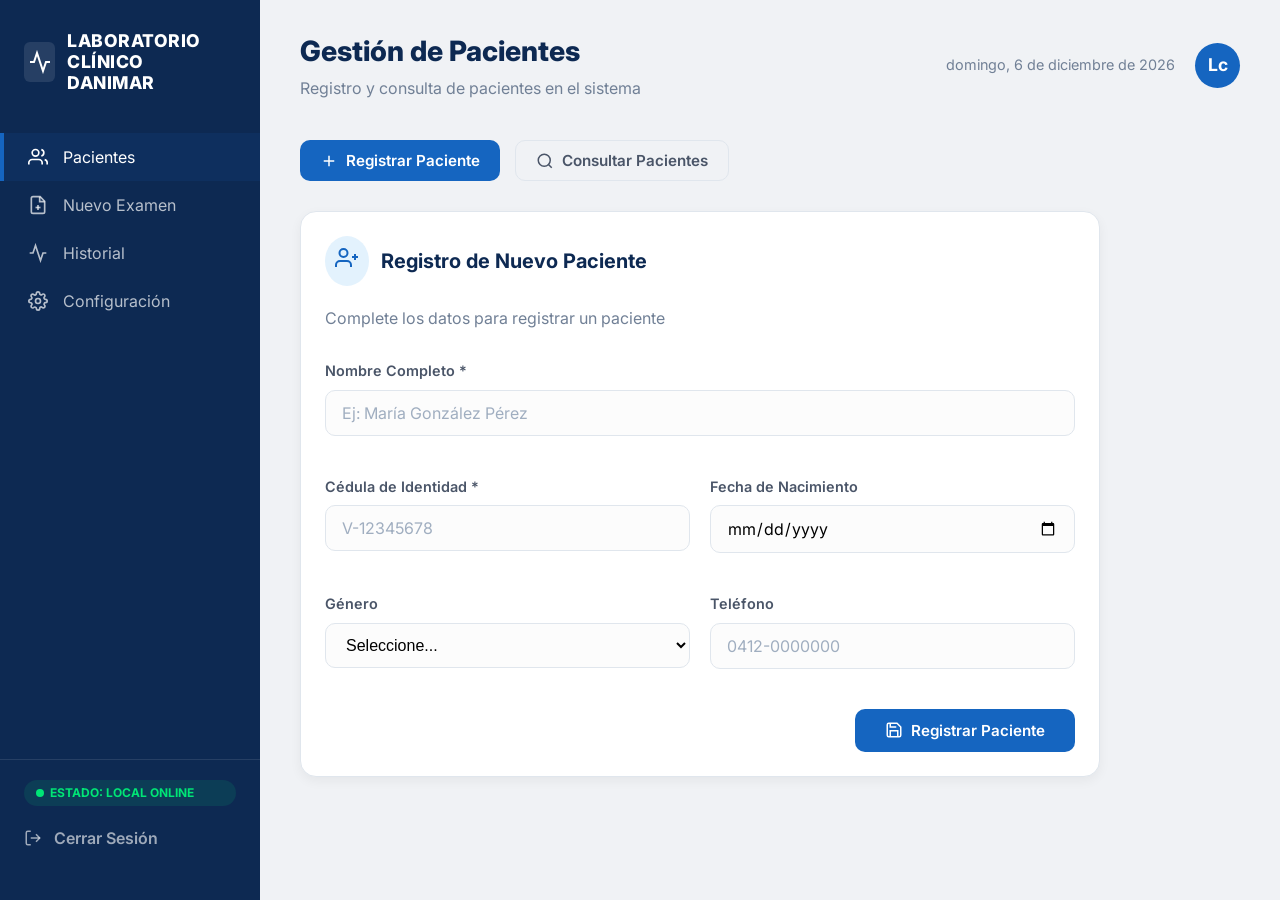
==== frontend/pages/dashboard.html @ ef77a87d "first commit" ====
<!DOCTYPE html>
<html lang="es">
<head>
    <meta charset="UTF-8">
    <meta name="viewport" content="width=device-width, initial-scale=1.0">
    <title>Pacientes - Laboratorio Clínico DANIMAR</title>
    <link rel="stylesheet" href="../assets/css/variables.css">
    <link rel="stylesheet" href="../assets/css/components.css">
    <link rel="stylesheet" href="../assets/css/main.css">
    <link href="https://fonts.googleapis.com/css2?family=Inter:wght@400;600;700;800&display=swap" rel="stylesheet">
</head>
<body>
    <div class="app-container">
        <!-- Sidebar -->
        <aside class="sidebar">
            <div class="sidebar-brand">
                <div class="brand-icon">
                    <svg width="24" height="24" viewBox="0 0 24 24" fill="none" stroke="white" stroke-width="2">
                        <path d="M22 12h-4l-3 9L9 3l-3 9H2"/>
                    </svg>
                </div>
                <div class="brand-name">
                    LABORATORIO CLÍNICO<br>DANIMAR
                </div>
            </div>
            
            <nav class="sidebar-nav">
                <a href="dashboard.html" class="nav-item active">
                    <svg width="20" height="20" viewBox="0 0 24 24" fill="none" stroke="currentColor" stroke-width="2">
                        <path d="M17 21v-2a4 4 0 0 0-4-4H5a4 4 0 0 0-4 4v2"></path>
                        <circle cx="9" cy="7" r="4"></circle>
                        <path d="M23 21v-2a4 4 0 0 0-3-3.87"></path>
                        <path d="M16 3.13a4 4 0 0 1 0 7.75"></path>
                    </svg>
                    <span>Pacientes</span>
                </a>
                <a href="nuevo-examen.html" class="nav-item">
                    <svg width="20" height="20" viewBox="0 0 24 24" fill="none" stroke="currentColor" stroke-width="2">
                        <path d="M14.5 2H6a2 2 0 0 0-2 2v16a2 2 0 0 0 2 2h12a2 2 0 0 0 2-2V7.5L14.5 2z"></path>
                        <polyline points="14 2 14 8 20 8"></polyline>
                        <line x1="12" y1="18" x2="12" y2="12"></line>
                        <line x1="9" y1="15" x2="15" y2="15"></line>
                    </svg>
                    <span>Nuevo Examen</span>
                </a>
                <a href="historial.html" class="nav-item">
                    <svg width="20" height="20" viewBox="0 0 24 24" fill="none" stroke="currentColor" stroke-width="2">
                        <polyline points="22 12 18 12 15 21 9 3 6 12 2 12"></polyline>
                    </svg>
                    <span>Historial</span>
                </a>
                <a href="#" class="nav-item">
                    <svg width="20" height="20" viewBox="0 0 24 24" fill="none" stroke="currentColor" stroke-width="2">
                        <circle cx="12" cy="12" r="3"></circle>
                        <path d="M19.4 15a1.65 1.65 0 0 0 .33 1.82l.06.06a2 2 0 0 1 0 2.83 2 2 0 0 1-2.83 0l-.06-.06a1.65 1.65 0 0 0-1.82-.33 1.65 1.65 0 0 0-1 1.51V21a2 2 0 0 1-2 2 2 2 0 0 1-2-2v-.09A1.65 1.65 0 0 0 9 19.4a1.65 1.65 0 0 0-1.82.33l-.06.06a2 2 0 0 1-2.83 0 2 2 0 0 1 0-2.83l.06-.06a1.65 1.65 0 0 0 .33-1.82 1.65 1.65 0 0 0-1.51-1H3a2 2 0 0 1-2-2 2 2 0 0 1 2-2h.09A1.65 1.65 0 0 0 4.6 9a1.65 1.65 0 0 0-.33-1.82l-.06-.06a2 2 0 0 1 0-2.83 2 2 0 0 1 2.83 0l.06.06a1.65 1.65 0 0 0 1.82.33H9a1.65 1.65 0 0 0 1-1.51V3a2 2 0 0 1 2-2 2 2 0 0 1 2 2v.09a1.65 1.65 0 0 0 1 1.51 1.65 1.65 0 0 0 1.82-.33l.06-.06a2 2 0 0 1 2.83 0 2 2 0 0 1 0 2.83l-.06.06a1.65 1.65 0 0 0-.33 1.82V9a1.65 1.65 0 0 0 1.51 1H21a2 2 0 0 1 2 2 2 2 0 0 1-2 2h-.09a1.65 1.65 0 0 0-1.51 1z"></path>
                    </svg>
                    <span>Configuración</span>
                </a>
            </nav>

            <div class="sidebar-footer">
                <div class="status-indicator">
                    <div class="badge badge-online">
                        <span class="dot"></span>
                        <span>Estado: Local Online</span>
                    </div>
                </div>
                <div class="logout-btn" onclick="window.location.href='login.html'">
                    <svg width="18" height="18" viewBox="0 0 24 24" fill="none" stroke="currentColor" stroke-width="2">
                        <path d="M9 21H5a2 2 0 0 1-2-2V5a2 2 0 0 1 2-2h4"></path>
                        <polyline points="16 17 21 12 16 7"></polyline>
                        <line x1="21" y1="12" x2="9" y2="12"></line>
                    </svg>
                    <span>Cerrar Sesión</span>
                </div>
            </div>
        </aside>

        <!-- Main Content -->
        <main class="main-content">
            <header class="header">
                <div class="header-title">
                    <h1>Gestión de Pacientes</h1>
                    <p>Registro y consulta de pacientes en el sistema</p>
                </div>
                <div class="user-profile">
                    <span class="date-display" id="currentDate"></span>
                    <div class="avatar">Lc</div>
                </div>
            </header>

            <div class="actions-bar" style="margin-bottom: 30px; display: flex; gap: 15px;">
                <button class="btn btn-primary">
                    <svg width="18" height="18" viewBox="0 0 24 24" fill="none" stroke="currentColor" stroke-width="2">
                        <path d="M12 5v14M5 12h14"></path>
                    </svg>
                    Registrar Paciente
                </button>
                <button class="btn btn-secondary">
                    <svg width="18" height="18" viewBox="0 0 24 24" fill="none" stroke="currentColor" stroke-width="2">
                        <circle cx="11" cy="11" r="8"></circle>
                        <line x1="21" y1="21" x2="16.65" y2="16.65"></line>
                    </svg>
                    Consultar Pacientes
                </button>
            </div>

            <div class="card" style="max-width: 800px;">
                <div class="card-header">
                    <div style="background-color: var(--primary-light-blue); padding: 10px; border-radius: 50%;">
                        <svg width="24" height="24" viewBox="0 0 24 24" fill="none" stroke="var(--primary-blue)" stroke-width="2">
                            <path d="M16 21v-2a4 4 0 0 0-4-4H5a4 4 0 0 0-4 4v2"></path>
                            <circle cx="8.5" cy="7" r="4"></circle>
                            <line x1="20" y1="8" x2="20" y2="14"></line>
                            <line x1="17" y1="11" x2="23" y2="11"></line>
                        </svg>
                    </div>
                    <h2 class="card-title">Registro de Nuevo Paciente</h2>
                </div>
                <p style="color: var(--text-light); margin-bottom: 30px;">Complete los datos para registrar un paciente</p>
                
                <form id="patientForm">
                    <div style="display: grid; grid-template-columns: 1fr 1fr; gap: 20px;">
                        <div class="form-group" style="grid-column: span 2;">
                            <label class="form-label">Nombre Completo *</label>
                            <input type="text" class="form-input" placeholder="Ej: María González Pérez" required>
                        </div>
                        <div class="form-group">
                            <label class="form-label">Cédula de Identidad *</label>
                            <input type="text" class="form-input" placeholder="V-12345678" required>
                        </div>
                        <div class="form-group">
                            <label class="form-label">Fecha de Nacimiento</label>
                            <input type="date" class="form-input">
                        </div>
                        <div class="form-group">
                            <label class="form-label">Género</label>
                            <select class="form-input">
                                <option value="">Seleccione...</option>
                                <option value="f">Femenino</option>
                                <option value="m">Masculino</option>
                                <option value="o">Otro</option>
                            </select>
                        </div>
                        <div class="form-group">
                            <label class="form-label">Teléfono</label>
                            <input type="tel" class="form-input" placeholder="0412-0000000">
                        </div>
                    </div>
                    <div style="margin-top: 20px; display: flex; justify-content: flex-end;">
                        <button type="submit" class="btn btn-primary" style="padding: 12px 30px;">
                            <svg width="18" height="18" viewBox="0 0 24 24" fill="none" stroke="currentColor" stroke-width="2">
                                <path d="M19 21H5a2 2 0 0 1-2-2V5a2 2 0 0 1 2-2h11l5 5v11a2 2 0 0 1-2 2z"></path>
                                <polyline points="17 21 17 13 7 13 7 21"></polyline>
                                <polyline points="7 3 7 8 15 8"></polyline>
                            </svg>
                            Registrar Paciente
                        </button>
                    </div>
                </form>
            </div>
        </main>
    </div>

    <script src="../assets/js/main.js"></script>
    <script>
        // Set current date
        const options = { weekday: 'long', year: 'numeric', month: 'long', day: 'numeric' };
        document.getElementById('currentDate').innerText = new Date().toLocaleDateString('es-ES', options);

        document.getElementById('patientForm').onsubmit = function(e) {
            e.preventDefault();
            alert('Paciente registrado exitosamente (Simulación)');
            this.reset();
        };
    </script>
</body>
</html>
---- frontend/assets/css/variables.css ----
:root {
    /* Paleta de Colores Principal */
    --primary-navy: #0d2952;
    --primary-blue: #1565c0;
    --primary-light-blue: #e3f2fd;
    --accent-blue: #2196f3;
    
    /* Colores de Fondo y Superficie */
    --bg-light: #f0f2f5;
    --surface-white: #ffffff;
    --sidebar-bg: var(--primary-navy);
    --card-shadow: 0 4px 12px rgba(0, 0, 0, 0.05);
    --border-color: #e0e6ed;

    /* Colores de Estado */
    --state-success: #4caf50;
    --state-error: #f44336;
    --state-warning: #ff9800;
    --state-online: #00e676;

    /* Tipografía */
    --font-main: 'Inter', -apple-system, BlinkMacSystemFont, 'Segoe UI', Roboto, sans-serif;
    --text-dark: #1a202c;
    --text-medium: #4a5568;
    --text-light: #718096;
    --text-on-navy: #ffffff;

    /* Dimensiones */
    --sidebar-width: 260px;
    --header-height: 70px;
    --border-radius-lg: 16px;
    --border-radius-md: 10px;
    --border-radius-sm: 6px;

    /* Transiciones */
    --transition-smooth: all 0.3s cubic-bezier(0.4, 0, 0.2, 1);
}

* {
    margin: 0;
    padding: 0;
    box-sizing: border-box;
}

body {
    font-family: var(--font-main);
    background-color: var(--bg-light);
    color: var(--text-dark);
    line-height: 1.5;
}

a {
    text-decoration: none;
    color: inherit;
}

input, button {
    font-family: inherit;
}
---- frontend/assets/css/components.css ----
/* --- Botones --- */
.btn {
    display: inline-flex;
    align-items: center;
    justify-content: center;
    padding: 10px 20px;
    border-radius: var(--border-radius-md);
    font-weight: 600;
    cursor: pointer;
    transition: var(--transition-smooth);
    border: none;
    gap: 8px;
    font-size: 0.95rem;
}

.btn-primary {
    background-color: var(--primary-blue);
    color: white;
}

.btn-primary:hover {
    background-color: #10519c;
    transform: translateY(-2px);
    box-shadow: 0 4px 15px rgba(21, 101, 192, 0.3);
}

.btn-secondary {
    background-color: transparent;
    color: var(--text-medium);
    border: 1px solid var(--border-color);
}

.btn-secondary:hover {
    background-color: var(--primary-light-blue);
    color: var(--primary-blue);
}

.btn-outline {
    background-color: transparent;
    border: 1px solid var(--primary-blue);
    color: var(--primary-blue);
}

.btn-outline:hover {
    background-color: var(--primary-blue);
    color: white;
}

/* --- Cards --- */
.card {
    background-color: var(--surface-white);
    border-radius: var(--border-radius-lg);
    box-shadow: var(--card-shadow);
    padding: 24px;
    border: 1px solid var(--border-color);
}

.card-header {
    margin-bottom: 20px;
    display: flex;
    align-items: center;
    gap: 12px;
}

.card-title {
    font-size: 1.25rem;
    font-weight: 700;
    color: var(--primary-navy);
}

/* --- Inputs --- */
.form-group {
    margin-bottom: 20px;
}

.form-label {
    display: block;
    margin-bottom: 8px;
    font-weight: 600;
    color: var(--text-medium);
    font-size: 0.9rem;
}

.form-input {
    width: 100%;
    padding: 12px 16px;
    border-radius: var(--border-radius-md);
    border: 1px solid var(--border-color);
    background-color: #fcfcfc;
    transition: var(--transition-smooth);
    font-size: 1rem;
}

.form-input:focus {
    outline: none;
    border-color: var(--primary-blue);
    background-color: white;
    box-shadow: 0 0 0 4px rgba(21, 101, 192, 0.1);
}

.form-input::placeholder {
    color: #a0aec0;
}

/* --- Badges --- */
.badge {
    padding: 4px 12px;
    border-radius: 20px;
    font-size: 0.75rem;
    font-weight: 700;
    text-transform: uppercase;
}

.badge-online {
    background-color: rgba(0, 230, 118, 0.1);
    color: var(--state-online);
    display: flex;
    align-items: center;
    gap: 6px;
}

.dot {
    width: 8px;
    height: 8px;
    border-radius: 50%;
    background-color: currentColor;
}
---- frontend/assets/css/main.css ----
.app-container {
    display: flex;
    min-height: 100vh;
}

/* --- Sidebar --- */
.sidebar {
    width: var(--sidebar-width);
    background-color: var(--sidebar-bg);
    color: var(--text-on-navy);
    display: flex;
    flex-direction: column;
    padding: 30px 0;
    position: fixed;
    height: 100vh;
    transition: var(--transition-smooth);
}

.sidebar-brand {
    padding: 0 24px;
    margin-bottom: 40px;
    display: flex;
    align-items: center;
    gap: 12px;
}

.brand-icon {
    width: 40px;
    height: 40px;
    background-color: rgba(255, 255, 255, 0.1);
    border-radius: var(--border-radius-sm);
    display: flex;
    align-items: center;
    justify-content: center;
}

.brand-name {
    font-size: 1.1rem;
    font-weight: 800;
    letter-spacing: 0.5px;
    line-height: 1.2;
}

.sidebar-nav {
    flex: 1;
}

.nav-item {
    padding: 12px 24px;
    display: flex;
    align-items: center;
    gap: 15px;
    color: rgba(255, 255, 255, 0.7);
    transition: var(--transition-smooth);
    border-left: 4px solid transparent;
}

.nav-item:hover, .nav-item.active {
    background-color: rgba(255, 255, 255, 0.05);
    color: white;
}

.nav-item.active {
    border-left-color: var(--primary-blue);
    background-color: rgba(21, 101, 192, 0.1);
}

.sidebar-footer {
    padding: 20px 24px;
    border-top: 1px solid rgba(255, 255, 255, 0.1);
}

.status-indicator {
    margin-bottom: 20px;
}

.logout-btn {
    display: flex;
    align-items: center;
    gap: 12px;
    color: rgba(255, 255, 255, 0.6);
    font-weight: 600;
    transition: var(--transition-smooth);
    cursor: pointer;
}

.logout-btn:hover {
    color: #ff8a80;
}

/* --- Main Content --- */
.main-content {
    flex: 1;
    margin-left: var(--sidebar-width);
    padding: 30px 40px;
}

.header {
    display: flex;
    justify-content: space-between;
    align-items: center;
    margin-bottom: 40px;
}

.header-title h1 {
    font-size: 1.75rem;
    font-weight: 800;
    color: var(--primary-navy);
}

.header-title p {
    color: var(--text-light);
    margin-top: 4px;
}

.user-profile {
    display: flex;
    align-items: center;
    gap: 20px;
}

.date-display {
    color: var(--text-light);
    font-size: 0.9rem;
}

.avatar {
    width: 45px;
    height: 45px;
    border-radius: 50%;
    background-color: var(--primary-blue);
    color: white;
    display: flex;
    align-items: center;
    justify-content: center;
    font-weight: 700;
    font-size: 1.1rem;
}

/* --- Responsive --- */
@media (max-width: 1024px) {
    .sidebar {
        width: 80px;
    }
    .brand-name, .nav-item span, .status-indicator span, .logout-btn span {
        display: none;
    }
    .main-content {
        margin-left: 80px;
    }
    .nav-item {
        justify-content: center;
        padding: 15px 0;
    }
}
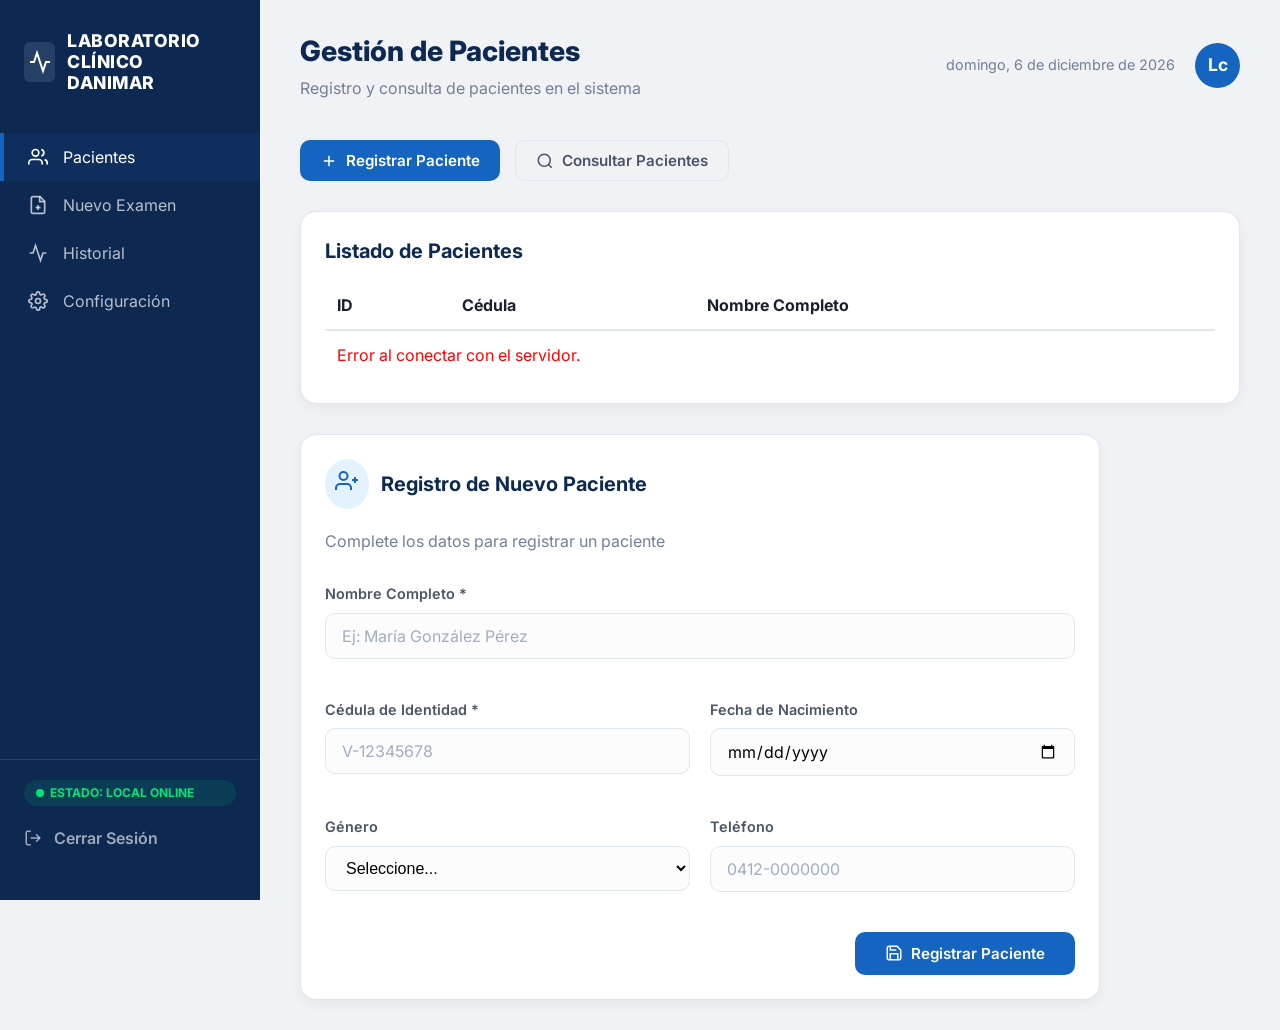
==== commit c40ff509: "Backend + conexiones" ====
--- a/frontend/pages/dashboard.html
+++ b/frontend/pages/dashboard.html
@@ -96,7 +96,7 @@
                     </svg>
                     Registrar Paciente
                 </button>
-                <button class="btn btn-secondary">
+                <button class="btn btn-secondary" onclick="cargarPacientes()">
                     <svg width="18" height="18" viewBox="0 0 24 24" fill="none" stroke="currentColor" stroke-width="2">
                         <circle cx="11" cy="11" r="8"></circle>
                         <line x1="21" y1="21" x2="16.65" y2="16.65"></line>
@@ -105,7 +105,24 @@
                 </button>
             </div>
 
-            <div class="card" style="max-width: 800px;">
+            <!-- Tabla de Pacientes -->
+            <div class="card" id="pacientesCard" style="display: none; margin-bottom: 30px;">
+                <h2 class="card-title" style="margin-bottom: 15px;">Listado de Pacientes</h2>
+                <table style="width: 100%; border-collapse: collapse; text-align: left;">
+                    <thead>
+                        <tr style="border-bottom: 2px solid var(--border-color);">
+                            <th style="padding: 12px;">ID</th>
+                            <th style="padding: 12px;">Cédula</th>
+                            <th style="padding: 12px;">Nombre Completo</th>
+                        </tr>
+                    </thead>
+                    <tbody id="tablaPacientesBody">
+                        <!-- Las filas se insertarán aquí dinámicamente -->
+                    </tbody>
+                </table>
+            </div>
+
+            <div class="card" id="registroCard" style="max-width: 800px;">
                 <div class="card-header">
                     <div style="background-color: var(--primary-light-blue); padding: 10px; border-radius: 50%;">
                         <svg width="24" height="24" viewBox="0 0 24 24" fill="none" stroke="var(--primary-blue)" stroke-width="2">
@@ -123,11 +140,11 @@
                     <div style="display: grid; grid-template-columns: 1fr 1fr; gap: 20px;">
                         <div class="form-group" style="grid-column: span 2;">
                             <label class="form-label">Nombre Completo *</label>
-                            <input type="text" class="form-input" placeholder="Ej: María González Pérez" required>
+                            <input type="text" id="nombreCompleto" class="form-input" placeholder="Ej: María González Pérez" required>
                         </div>
                         <div class="form-group">
                             <label class="form-label">Cédula de Identidad *</label>
-                            <input type="text" class="form-input" placeholder="V-12345678" required>
+                            <input type="text" id="cedula" class="form-input" placeholder="V-12345678" required>
                         </div>
                         <div class="form-group">
                             <label class="form-label">Fecha de Nacimiento</label>
@@ -168,11 +185,69 @@
         const options = { weekday: 'long', year: 'numeric', month: 'long', day: 'numeric' };
         document.getElementById('currentDate').innerText = new Date().toLocaleDateString('es-ES', options);
 
-        document.getElementById('patientForm').onsubmit = function(e) {
+        document.getElementById('patientForm').onsubmit = async function(e) {
             e.preventDefault();
-            alert('Paciente registrado exitosamente (Simulación)');
-            this.reset();
+            
+            const nombre = document.getElementById('nombreCompleto').value;
+            const cedula = document.getElementById('cedula').value;
+
+            try {
+                const response = await fetch('http://localhost:8081/api/pacientes', {
+                    method: 'POST',
+                    headers: { 'Content-Type': 'application/json' },
+                    body: JSON.stringify({
+                        nombreCompleto: nombre,
+                        cedula: cedula
+                    })
+                });
+
+                if(response.ok) {
+                    alert('¡Paciente registrado exitosamente en la Base de Datos!');
+                    this.reset();
+                    cargarPacientes(); // Recargar la tabla
+                } else {
+                    alert('Error al registrar paciente');
+                }
+            } catch (error) {
+                console.error('Error:', error);
+                alert('Error de conexión con el servidor');
+            }
         };
+
+        async function cargarPacientes() {
+            try {
+                // Mostrar la tarjeta de la tabla
+                document.getElementById('pacientesCard').style.display = 'block';
+                const tbody = document.getElementById('tablaPacientesBody');
+                tbody.innerHTML = '<tr><td colspan="3" style="padding: 12px;">Cargando pacientes...</td></tr>';
+
+                const response = await fetch('http://localhost:8081/api/pacientes');
+                const pacientes = await response.json();
+
+                tbody.innerHTML = ''; // Limpiar la tabla
+                if (pacientes.length === 0) {
+                    tbody.innerHTML = '<tr><td colspan="3" style="padding: 12px;">No hay pacientes registrados.</td></tr>';
+                    return;
+                }
+
+                pacientes.forEach(paciente => {
+                    const tr = document.createElement('tr');
+                    tr.style.borderBottom = '1px solid var(--border-color)';
+                    tr.innerHTML = `
+                        <td style="padding: 12px;">${paciente.id}</td>
+                        <td style="padding: 12px;">${paciente.cedula}</td>
+                        <td style="padding: 12px; font-weight: 600;">${paciente.nombreCompleto}</td>
+                    `;
+                    tbody.appendChild(tr);
+                });
+            } catch (error) {
+                console.error('Error al cargar pacientes:', error);
+                document.getElementById('tablaPacientesBody').innerHTML = '<tr><td colspan="3" style="padding: 12px; color: red;">Error al conectar con el servidor.</td></tr>';
+            }
+        }
+        
+        // Cargar pacientes automáticamente al inicio
+        cargarPacientes();
     </script>
 </body>
 </html>
